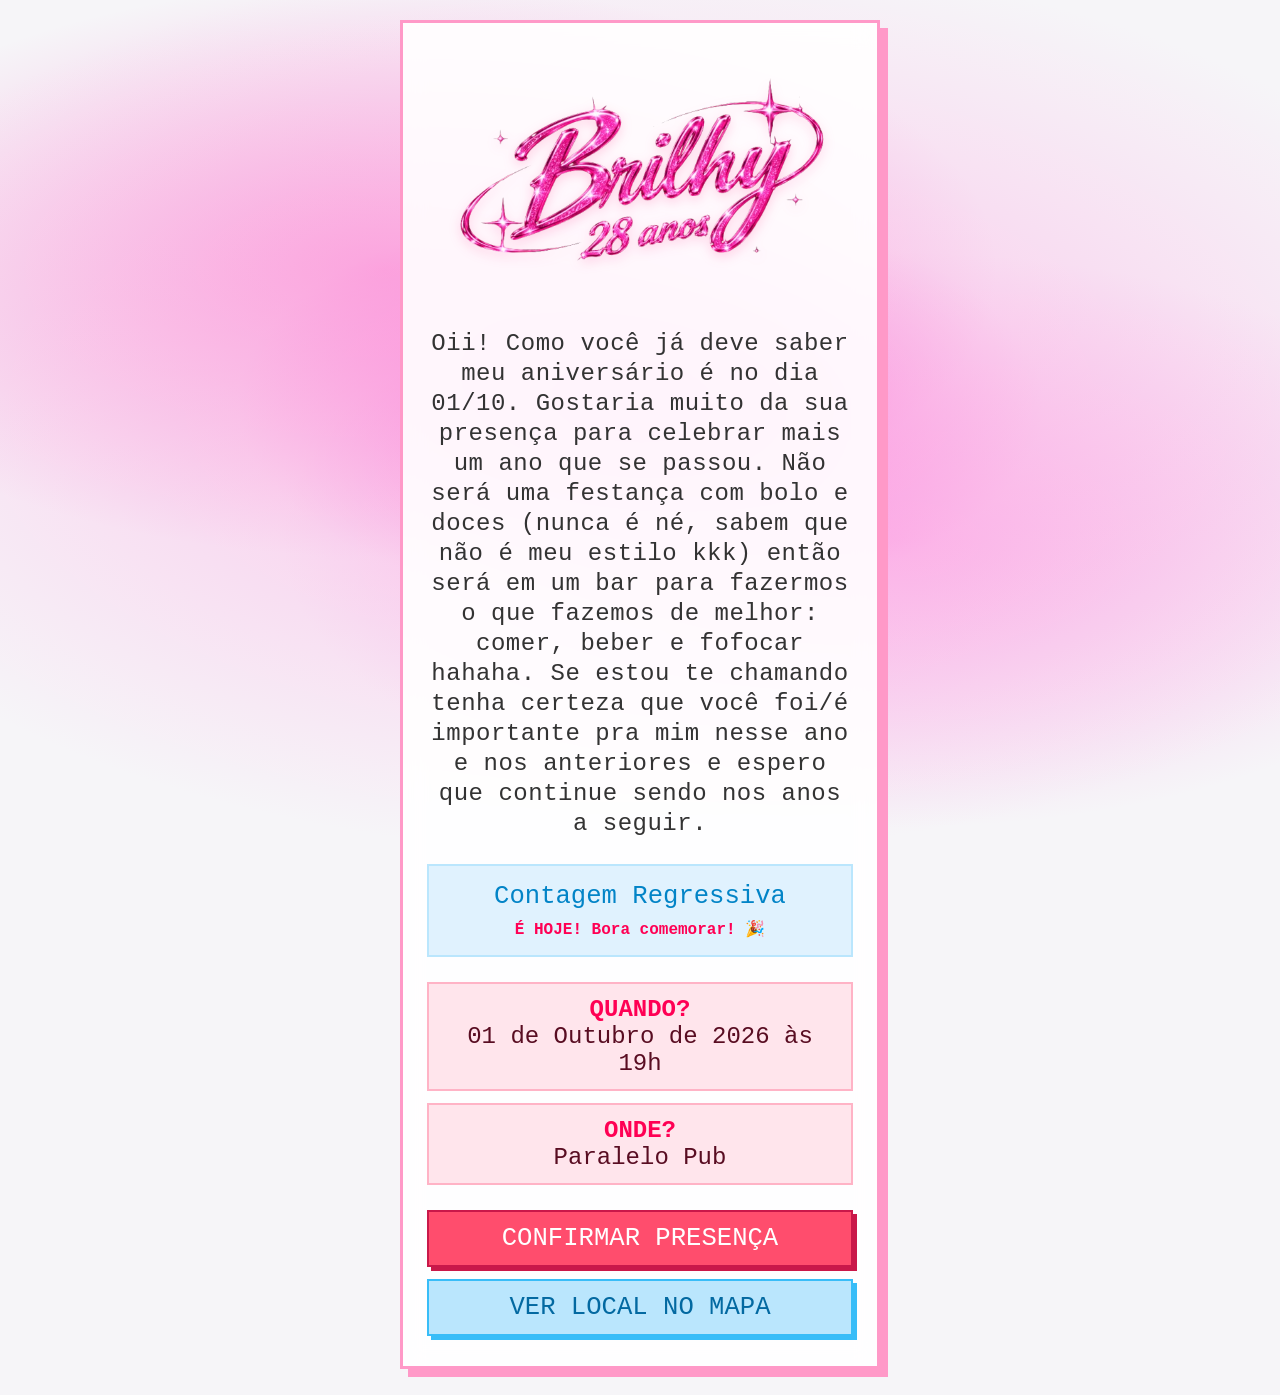
==== index.html @ 5d1120dd "Update index.html" ====
<!DOCTYPE html>
<html lang="pt-BR">
<head>
  <meta charset="UTF-8">
  <meta name="viewport" content="width=device-width, initial-scale=1.0">
  <title>Pedro Brilhy - Aniversário</title>
  <link rel="stylesheet" href="style.css">
  <!-- Fonte Plus Jakarta Sans -->
  <link rel="preconnect" href="https://fonts.googleapis.com">
  <link rel="preconnect" href="https://fonts.gstatic.com" crossorigin>
  <link href="https://fonts.googleapis.com/css2?family=Plus+Jakarta+Sans:ital,wght@0,400;0,600;0,700;0,800;1,400&display=swap" rel="stylesheet">
</head>
<body>

  <main class="card">
    <header class="header">
      <img src="logo.png" alt="Pedro Brilhy" class="logo-img">
      <p class="subtitle">
        Oii! Como você já deve saber meu aniversário é no dia 01/10. Gostaria muito da sua presença para celebrar mais um ano que se passou. Não será uma festança com bolo e doces (nunca é né, sabem que não é meu estilo kkk) então será em um bar para fazermos o que fazemos de melhor: comer, beber e fofocar hahaha. Se estou te chamando tenha certeza que você foi/é importante pra mim nesse ano e nos anteriores e espero que continue sendo nos anos a seguir.
      </p>
    </header>

    <!-- Contador em Azul Bebê -->
    <section class="countdown-section">
      <p class="section-label">Contagem Regressiva</p>
      <div id="countdown" class="countdown-grid">
        <div class="time-box"><span id="days">00</span><label>dias</label></div>
        <div class="time-box"><span id="hours">00</span><label>horas</label></div>
        <div class="time-box"><span id="minutes">00</span><label>min</label></div>
        <div class="time-box"><span id="seconds">00</span><label>seg</label></div>
      </div>
    </section>

    <!-- Detalhes em Rosa Claro -->
    <section class="details-section">
      <div class="detail-item">
        <div>
          <strong>QUANDO?</strong>
          <p>01 de Outubro de 2026 às 19h</p>
        </div>
      </div>

      <div class="detail-item">
        <div>
          <strong>ONDE?</strong>
          <p>Paralelo Pub</p>
        </div>
      </div>
    </section>

    <footer class="actions">
      <a href="https://wa.me/5583920019352?text=Com%20certeza%20estarei%20l%C3%A1%20para%20celebrar!" target="_blank" class="btn btn-primary">
        CONFIRMAR PRESENÇA
      </a>
      <a href="https://www.google.com/maps/search/?api=1&query=Paralelo+Pub" target="_blank" class="btn btn-secondary">
        VER LOCAL NO MAPA
      </a>
    </footer>
  </main>

  <script src="script.js"></script>
</body>
</html>
---- style.css ----
* {
  box-sizing: border-box;
  margin: 0;
  padding: 0;
  font-family: 'VT323', monospace;
  border-radius: 0 !important; /* Mantém todas as bordas retas */
}

body {
  /* Fundo Off-White com Mancha Rosa Blurada estilo Aura / Mesh Gradient */
  background-color: #f6f5f8;
  background-image: 
    radial-gradient(ellipse 70% 50% at 50% 45%, rgba(255, 105, 210, 0.65) 0%, rgba(255, 160, 225, 0.35) 45%, rgba(246, 245, 248, 0) 100%),
    radial-gradient(ellipse 60% 40% at 30% 30%, rgba(255, 51, 180, 0.4) 0%, rgba(246, 245, 248, 0) 80%),
    radial-gradient(ellipse 60% 40% at 70% 60%, rgba(255, 120, 220, 0.45) 0%, rgba(246, 245, 248, 0) 80%);
  background-attachment: fixed;
  color: #ff0054;
  display: flex;
  justify-content: center;
  align-items: center;
  min-height: 100vh;
  padding: 20px;
  position: relative;
  overflow-x: hidden;
}

.card {
  position: relative;
  z-index: 1;
  background: rgba(255, 255, 255, 0.9);
  backdrop-filter: blur(12px);
  border: 3px solid #ff99c8;
  max-width: 480px;
  width: 100%;
  padding: 30px 24px;
  box-shadow: 8px 8px 0px #ff99c8;
  text-align: center;
}

.logo-img {
  max-width: 90%;
  height: auto;
  margin-bottom: 15px;
  filter: drop-shadow(0px 4px 6px rgba(255, 51, 133, 0.2));
}

.subtitle {
  color: #333;
  font-size: 1.5rem;
  line-height: 1.25;
  margin-bottom: 25px;
  letter-spacing: 0.5px;
}

/* Caixa do Contador em Azul Bebê */
.countdown-section {
  background: #e0f2fe;
  border: 2px solid #bae6fd;
  padding: 16px;
  margin-bottom: 25px;
}

.section-label {
  font-size: 1.6rem;
  color: #0284c7;
  margin-bottom: 8px;
}

.countdown-grid {
  display: flex;
  justify-content: space-around;
}

.time-box span {
  display: block;
  font-size: 2.2rem;
  color: #ff3385;
}

.time-box label {
  font-size: 1.3rem;
  color: #0369a1;
}

/* Caixa Quando e Onde em Rosa Claro */
.details-section {
  display: flex;
  flex-direction: column;
  gap: 12px;
  margin-bottom: 25px;
}

.detail-item {
  background: #ffe5ec;
  border: 2px solid #ffb3c6;
  padding: 12px 16px;
  text-align: center;
}

.detail-item strong {
  display: block;
  font-size: 1.5rem;
  color: #ff0054;
}

.detail-item p {
  font-size: 1.5rem;
  color: #590d22;
}

/* Botões */
.actions {
  display: flex;
  flex-direction: column;
  gap: 12px;
}

.btn {
  display: block;
  padding: 12px;
  font-size: 1.6rem;
  text-decoration: none;
  transition: all 0.2s ease;
}

.btn:hover {
  transform: translate(-2px, -2px);
}

.btn-primary {
  background: #ff4d6d;
  color: #ffffff;
  border: 2px solid #c9184a;
  box-shadow: 4px 4px 0px #c9184a;
}

.btn-secondary {
  background: #bae6fd;
  color: #0369a1;
  border: 2px solid #38bdf8;
  box-shadow: 4px 4px 0px #38bdf8;
}
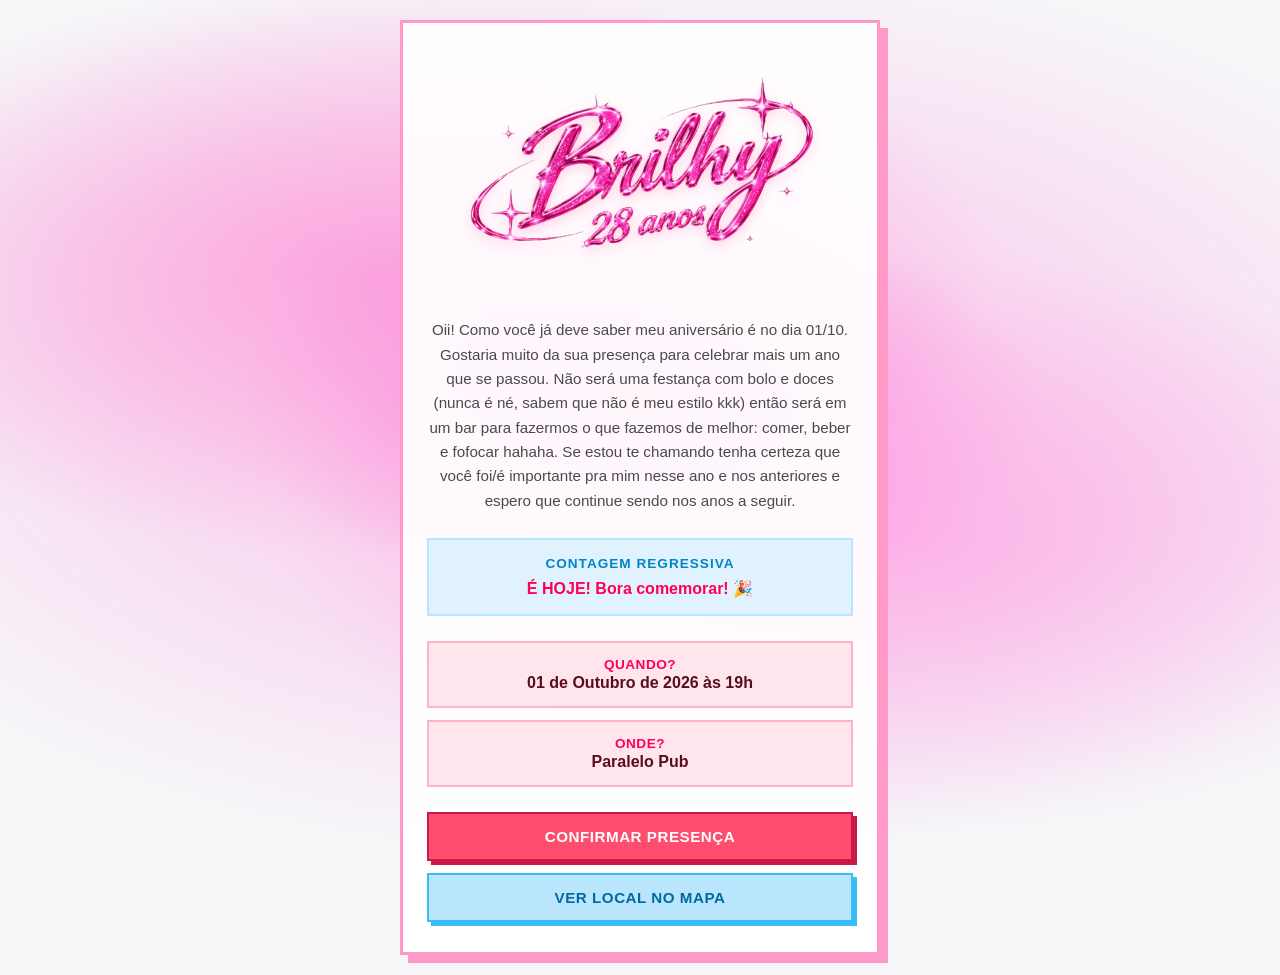
==== commit 42da3ae4: "Update index.html" ====
--- a/index.html
+++ b/index.html
@@ -3,7 +3,7 @@
 <head>
   <meta charset="UTF-8">
   <meta name="viewport" content="width=device-width, initial-scale=1.0">
-  <title>Pedro Brilhy - Aniversário</title>
+  <title>Brilhy - Aniversário 🎂</title>
   <link rel="stylesheet" href="style.css">
   <!-- Fonte Plus Jakarta Sans -->
   <link rel="preconnect" href="https://fonts.googleapis.com">
--- a/style.css
+++ b/style.css
@@ -2,12 +2,12 @@
   box-sizing: border-box;
   margin: 0;
   padding: 0;
-  font-family: 'VT323', monospace;
+  font-family: 'Plus Jakarta Sans', sans-serif;
   border-radius: 0 !important; /* Mantém todas as bordas retas */
 }
 
 body {
-  /* Fundo Off-White com Mancha Rosa Blurada estilo Aura / Mesh Gradient */
+  /* Fundo Off-White com Mancha Rosa Blurada estilo Aura */
   background-color: #f6f5f8;
   background-image: 
     radial-gradient(ellipse 70% 50% at 50% 45%, rgba(255, 105, 210, 0.65) 0%, rgba(255, 160, 225, 0.35) 45%, rgba(246, 245, 248, 0) 100%),
@@ -27,7 +27,7 @@
 .card {
   position: relative;
   z-index: 1;
-  background: rgba(255, 255, 255, 0.9);
+  background: rgba(255, 255, 255, 0.92);
   backdrop-filter: blur(12px);
   border: 3px solid #ff99c8;
   max-width: 480px;
@@ -38,18 +38,18 @@
 }
 
 .logo-img {
-  max-width: 90%;
+  max-width: 85%;
   height: auto;
-  margin-bottom: 15px;
+  margin-bottom: 20px;
   filter: drop-shadow(0px 4px 6px rgba(255, 51, 133, 0.2));
 }
 
 .subtitle {
-  color: #333;
-  font-size: 1.5rem;
-  line-height: 1.25;
+  color: #4a4a4a;
+  font-size: 0.95rem;
+  line-height: 1.6;
   margin-bottom: 25px;
-  letter-spacing: 0.5px;
+  font-weight: 500;
 }
 
 /* Caixa do Contador em Azul Bebê */
@@ -61,7 +61,10 @@
 }
 
 .section-label {
-  font-size: 1.6rem;
+  font-size: 0.85rem;
+  font-weight: 800;
+  text-transform: uppercase;
+  letter-spacing: 1px;
   color: #0284c7;
   margin-bottom: 8px;
 }
@@ -73,13 +76,16 @@
 
 .time-box span {
   display: block;
-  font-size: 2.2rem;
+  font-size: 1.8rem;
+  font-weight: 800;
   color: #ff3385;
 }
 
 .time-box label {
-  font-size: 1.3rem;
+  font-size: 0.75rem;
+  font-weight: 700;
   color: #0369a1;
+  text-transform: uppercase;
 }
 
 /* Caixa Quando e Onde em Rosa Claro */
@@ -93,18 +99,22 @@
 .detail-item {
   background: #ffe5ec;
   border: 2px solid #ffb3c6;
-  padding: 12px 16px;
+  padding: 14px 16px;
   text-align: center;
 }
 
 .detail-item strong {
   display: block;
-  font-size: 1.5rem;
+  font-size: 0.85rem;
+  font-weight: 800;
+  letter-spacing: 0.5px;
   color: #ff0054;
+  margin-bottom: 2px;
 }
 
 .detail-item p {
-  font-size: 1.5rem;
+  font-size: 1rem;
+  font-weight: 700;
   color: #590d22;
 }
 
@@ -117,8 +127,10 @@
 
 .btn {
   display: block;
-  padding: 12px;
-  font-size: 1.6rem;
+  padding: 14px;
+  font-size: 0.95rem;
+  font-weight: 800;
+  letter-spacing: 0.5px;
   text-decoration: none;
   transition: all 0.2s ease;
 }
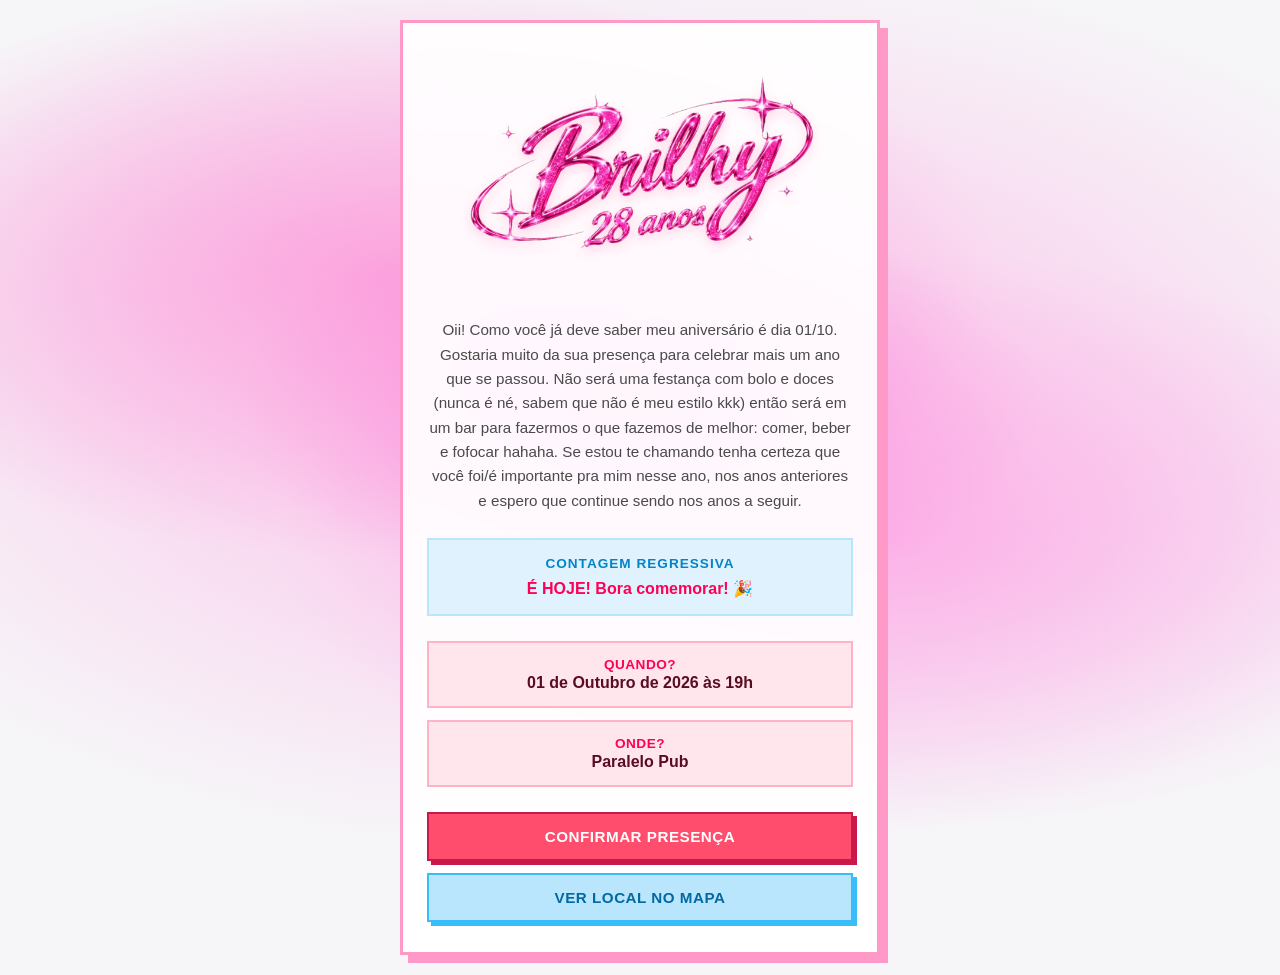
==== commit fabbd2cf: "Update index.html" ====
--- a/index.html
+++ b/index.html
@@ -5,10 +5,10 @@
   <meta name="viewport" content="width=device-width, initial-scale=1.0">
   <title>Brilhy - Aniversário 🎂</title>
   <link rel="stylesheet" href="style.css">
-  <!-- Fonte Plus Jakarta Sans -->
+  <!-- Fonte Space Grotesk -->
   <link rel="preconnect" href="https://fonts.googleapis.com">
   <link rel="preconnect" href="https://fonts.gstatic.com" crossorigin>
-  <link href="https://fonts.googleapis.com/css2?family=Plus+Jakarta+Sans:ital,wght@0,400;0,600;0,700;0,800;1,400&display=swap" rel="stylesheet">
+  <link href="https://fonts.googleapis.com/css2?family=Space+Grotesk:wght@400;500;600;700&display=swap" rel="stylesheet">
 </head>
 <body>
 
@@ -16,7 +16,7 @@
     <header class="header">
       <img src="logo.png" alt="Pedro Brilhy" class="logo-img">
       <p class="subtitle">
-        Oii! Como você já deve saber meu aniversário é no dia 01/10. Gostaria muito da sua presença para celebrar mais um ano que se passou. Não será uma festança com bolo e doces (nunca é né, sabem que não é meu estilo kkk) então será em um bar para fazermos o que fazemos de melhor: comer, beber e fofocar hahaha. Se estou te chamando tenha certeza que você foi/é importante pra mim nesse ano e nos anteriores e espero que continue sendo nos anos a seguir.
+        Oii! Como você já deve saber meu aniversário é dia 01/10. Gostaria muito da sua presença para celebrar mais um ano que se passou. Não será uma festança com bolo e doces (nunca é né, sabem que não é meu estilo kkk) então será em um bar para fazermos o que fazemos de melhor: comer, beber e fofocar hahaha. Se estou te chamando tenha certeza que você foi/é importante pra mim nesse ano, nos anos anteriores e espero que continue sendo nos anos a seguir.
       </p>
     </header>
 
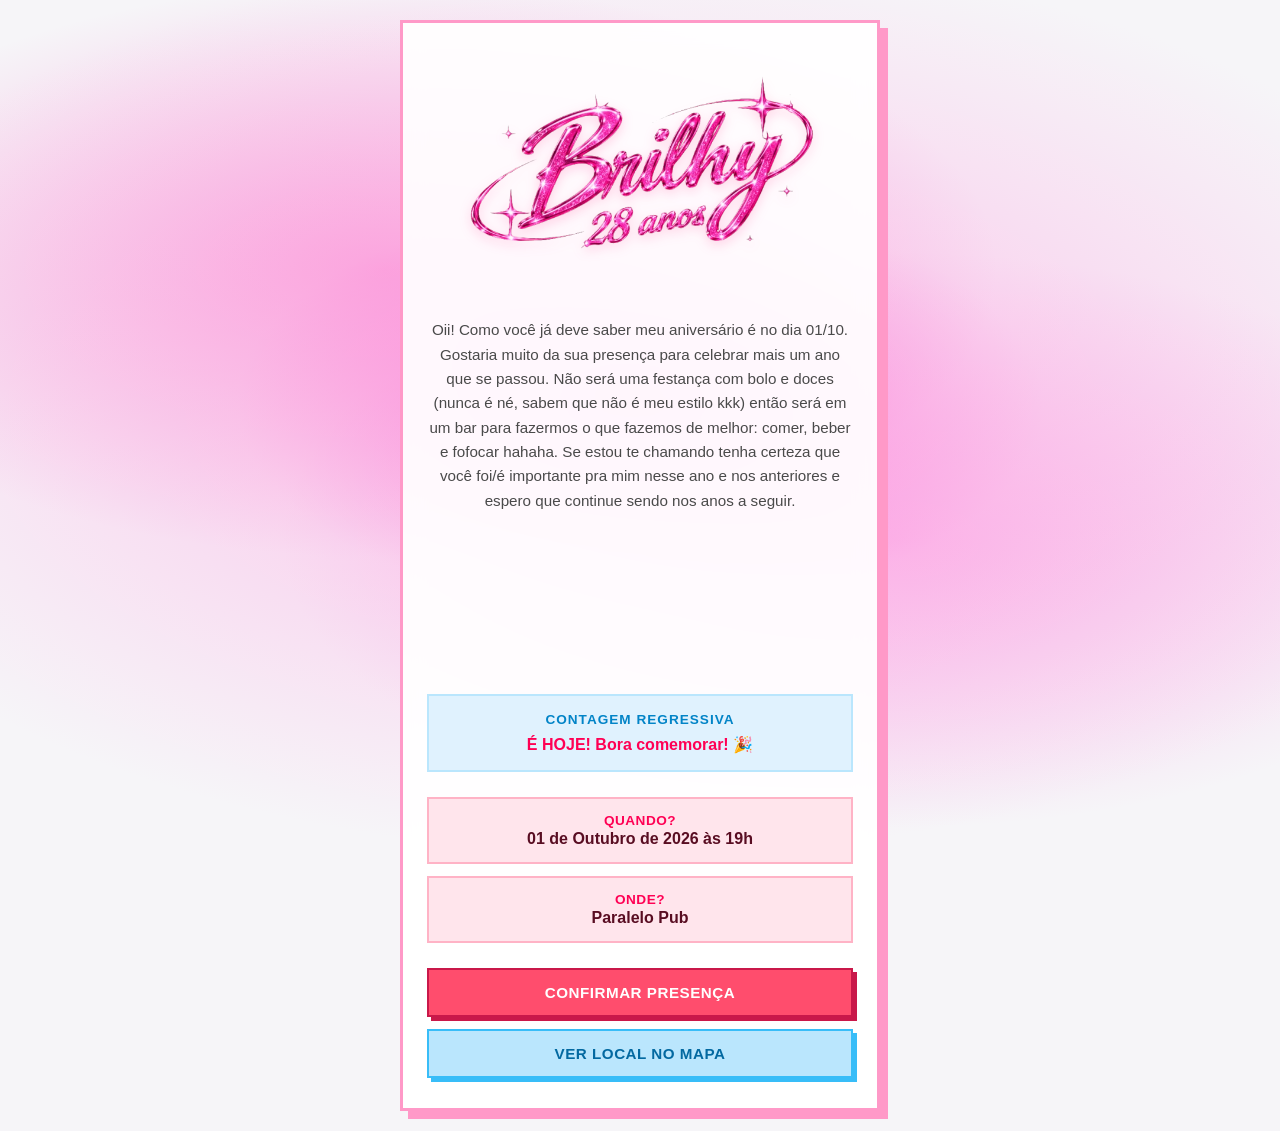
==== commit 25d3b9af: "Update index.html" ====
--- a/index.html
+++ b/index.html
@@ -3,7 +3,7 @@
 <head>
   <meta charset="UTF-8">
   <meta name="viewport" content="width=device-width, initial-scale=1.0">
-  <title>Brilhy - Aniversário 🎂</title>
+  <title>Pedro Brilhy - Aniversário</title>
   <link rel="stylesheet" href="style.css">
   <!-- Fonte Space Grotesk -->
   <link rel="preconnect" href="https://fonts.googleapis.com">
@@ -16,9 +16,24 @@
     <header class="header">
       <img src="logo.png" alt="Pedro Brilhy" class="logo-img">
       <p class="subtitle">
-        Oii! Como você já deve saber meu aniversário é dia 01/10. Gostaria muito da sua presença para celebrar mais um ano que se passou. Não será uma festança com bolo e doces (nunca é né, sabem que não é meu estilo kkk) então será em um bar para fazermos o que fazemos de melhor: comer, beber e fofocar hahaha. Se estou te chamando tenha certeza que você foi/é importante pra mim nesse ano, nos anos anteriores e espero que continue sendo nos anos a seguir.
+        Oii! Como você já deve saber meu aniversário é no dia 01/10. Gostaria muito da sua presença para celebrar mais um ano que se passou. Não será uma festança com bolo e doces (nunca é né, sabem que não é meu estilo kkk) então será em um bar para fazermos o que fazemos de melhor: comer, beber e fofocar hahaha. Se estou te chamando tenha certeza que você foi/é importante pra mim nesse ano e nos anteriores e espero que continue sendo nos anos a seguir.
       </p>
     </header>
+
+    <!-- Player do Spotify -->
+    <section class="music-section">
+      <iframe 
+        data-testid="embed-iframe" 
+        style="border-radius:0px" 
+        src="https://open.spotify.com/embed/track/3Fse9qXqMNey4TL5mLy8IF?utm_source=generator&si=da7dc614c2374066" 
+        width="100%" 
+        height="152" 
+        frameBorder="0" 
+        allowfullscreen="" 
+        allow="autoplay; clipboard-write; encrypted-media; fullscreen; picture-in-picture" 
+        loading="lazy">
+      </iframe>
+    </section>
 
     <!-- Contador em Azul Bebê -->
     <section class="countdown-section">
@@ -49,7 +64,7 @@
     </section>
 
     <footer class="actions">
-      <a href="https://wa.me/5583920019352?text=Com%20certeza%20estarei%20l%C3%A1%20para%20celebrar!" target="_blank" class="btn btn-primary">
+      <a href="https://wa.me/5583920017352?text=Com%20certeza%20estarei%20l%C3%A1%20para%20celebrar!" target="_blank" class="btn btn-primary">
         CONFIRMAR PRESENÇA
       </a>
       <a href="https://www.google.com/maps/search/?api=1&query=Paralelo+Pub" target="_blank" class="btn btn-secondary">
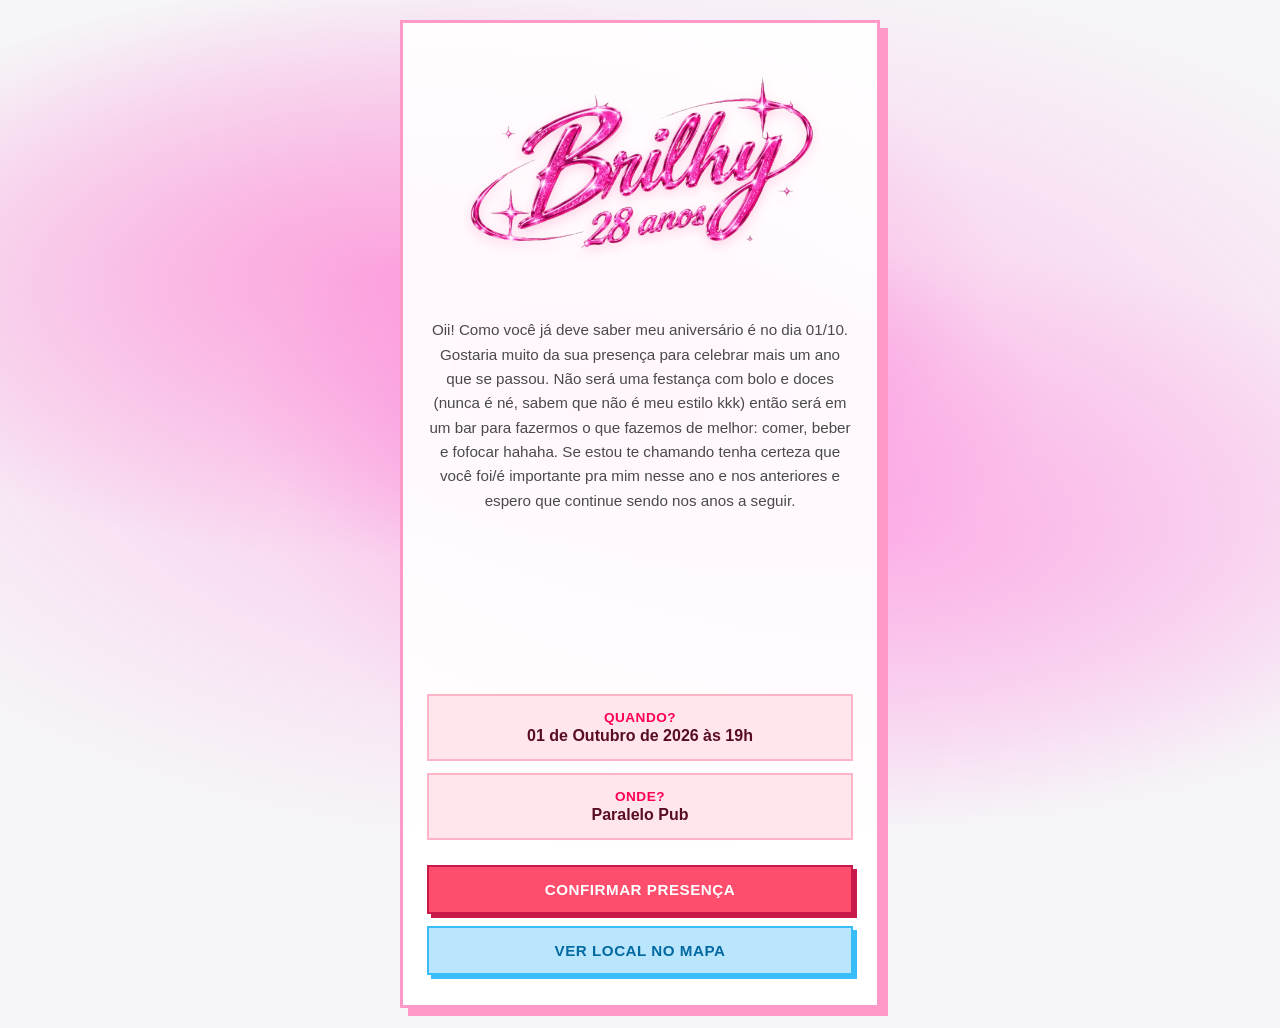
==== commit def12240: "Update index.html" ====
--- a/index.html
+++ b/index.html
@@ -25,7 +25,7 @@
       <iframe 
         data-testid="embed-iframe" 
         style="border-radius:0px" 
-        src="https://open.spotify.com/embed/track/3Fse9qXqMNey4TL5mLy8IF?utm_source=generator&si=da7dc614c2374066" 
+        src="https://open.spotify.com/embed/track/6bn4n4xfFiqzwaipHMRNFg?utm_source=generator&si=b00d0de2d3e54cc3" 
         width="100%" 
         height="152" 
         frameBorder="0" 
@@ -33,17 +33,6 @@
         allow="autoplay; clipboard-write; encrypted-media; fullscreen; picture-in-picture" 
         loading="lazy">
       </iframe>
-    </section>
-
-    <!-- Contador em Azul Bebê -->
-    <section class="countdown-section">
-      <p class="section-label">Contagem Regressiva</p>
-      <div id="countdown" class="countdown-grid">
-        <div class="time-box"><span id="days">00</span><label>dias</label></div>
-        <div class="time-box"><span id="hours">00</span><label>horas</label></div>
-        <div class="time-box"><span id="minutes">00</span><label>min</label></div>
-        <div class="time-box"><span id="seconds">00</span><label>seg</label></div>
-      </div>
     </section>
 
     <!-- Detalhes em Rosa Claro -->
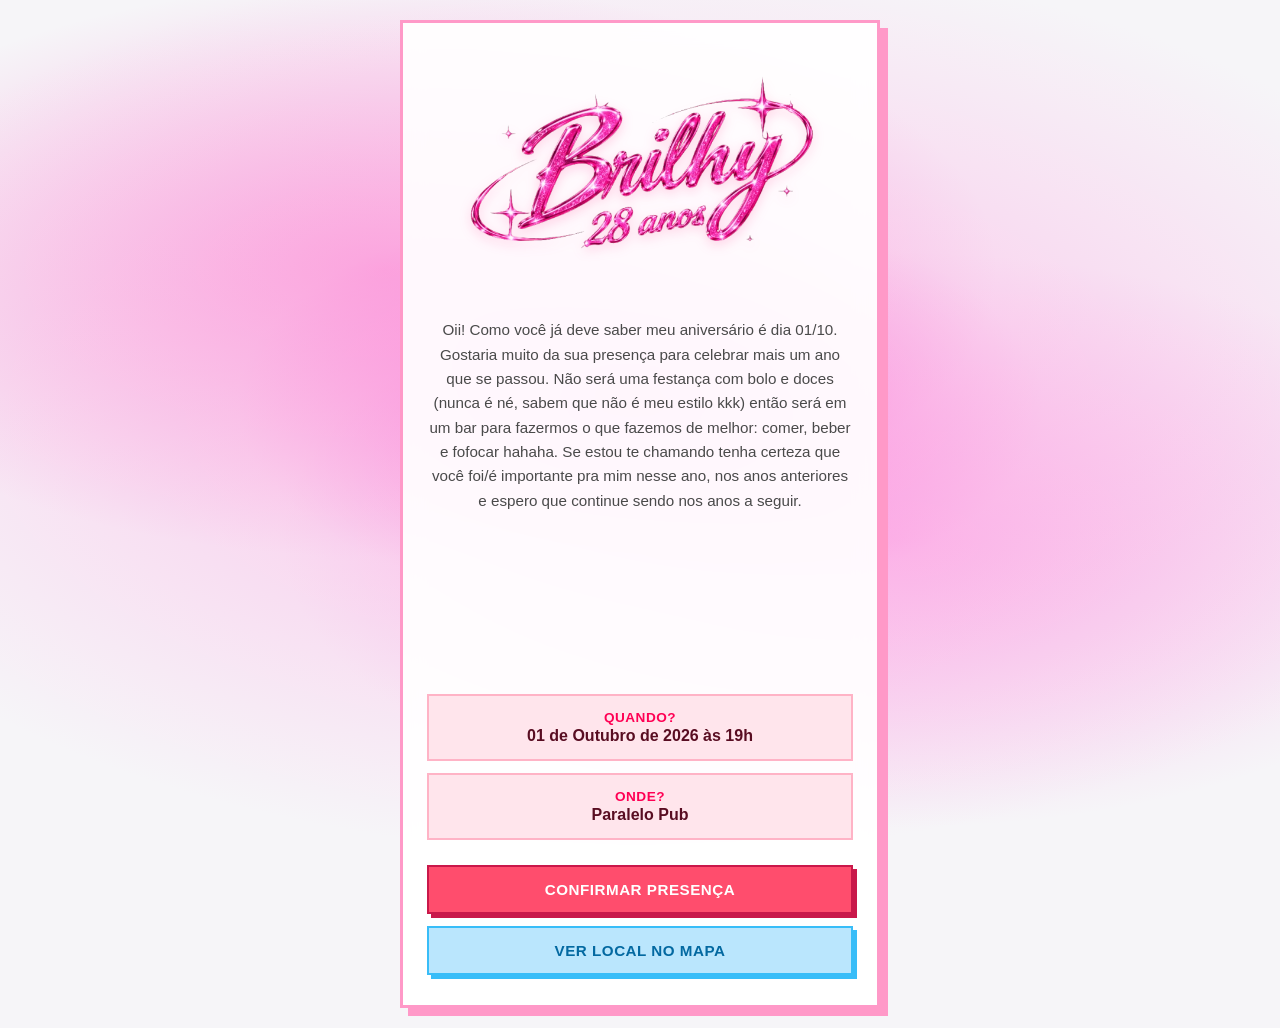
==== commit 9b4eecbb: "Update index.html" ====
--- a/index.html
+++ b/index.html
@@ -3,7 +3,7 @@
 <head>
   <meta charset="UTF-8">
   <meta name="viewport" content="width=device-width, initial-scale=1.0">
-  <title>Pedro Brilhy - Aniversário</title>
+  <title>Brilhy - Aniversário🎂</title>
   <link rel="stylesheet" href="style.css">
   <!-- Fonte Space Grotesk -->
   <link rel="preconnect" href="https://fonts.googleapis.com">
@@ -16,7 +16,7 @@
     <header class="header">
       <img src="logo.png" alt="Pedro Brilhy" class="logo-img">
       <p class="subtitle">
-        Oii! Como você já deve saber meu aniversário é no dia 01/10. Gostaria muito da sua presença para celebrar mais um ano que se passou. Não será uma festança com bolo e doces (nunca é né, sabem que não é meu estilo kkk) então será em um bar para fazermos o que fazemos de melhor: comer, beber e fofocar hahaha. Se estou te chamando tenha certeza que você foi/é importante pra mim nesse ano e nos anteriores e espero que continue sendo nos anos a seguir.
+        Oii! Como você já deve saber meu aniversário é dia 01/10. Gostaria muito da sua presença para celebrar mais um ano que se passou. Não será uma festança com bolo e doces (nunca é né, sabem que não é meu estilo kkk) então será em um bar para fazermos o que fazemos de melhor: comer, beber e fofocar hahaha. Se estou te chamando tenha certeza que você foi/é importante pra mim nesse ano, nos anos anteriores e espero que continue sendo nos anos a seguir.
       </p>
     </header>
 
